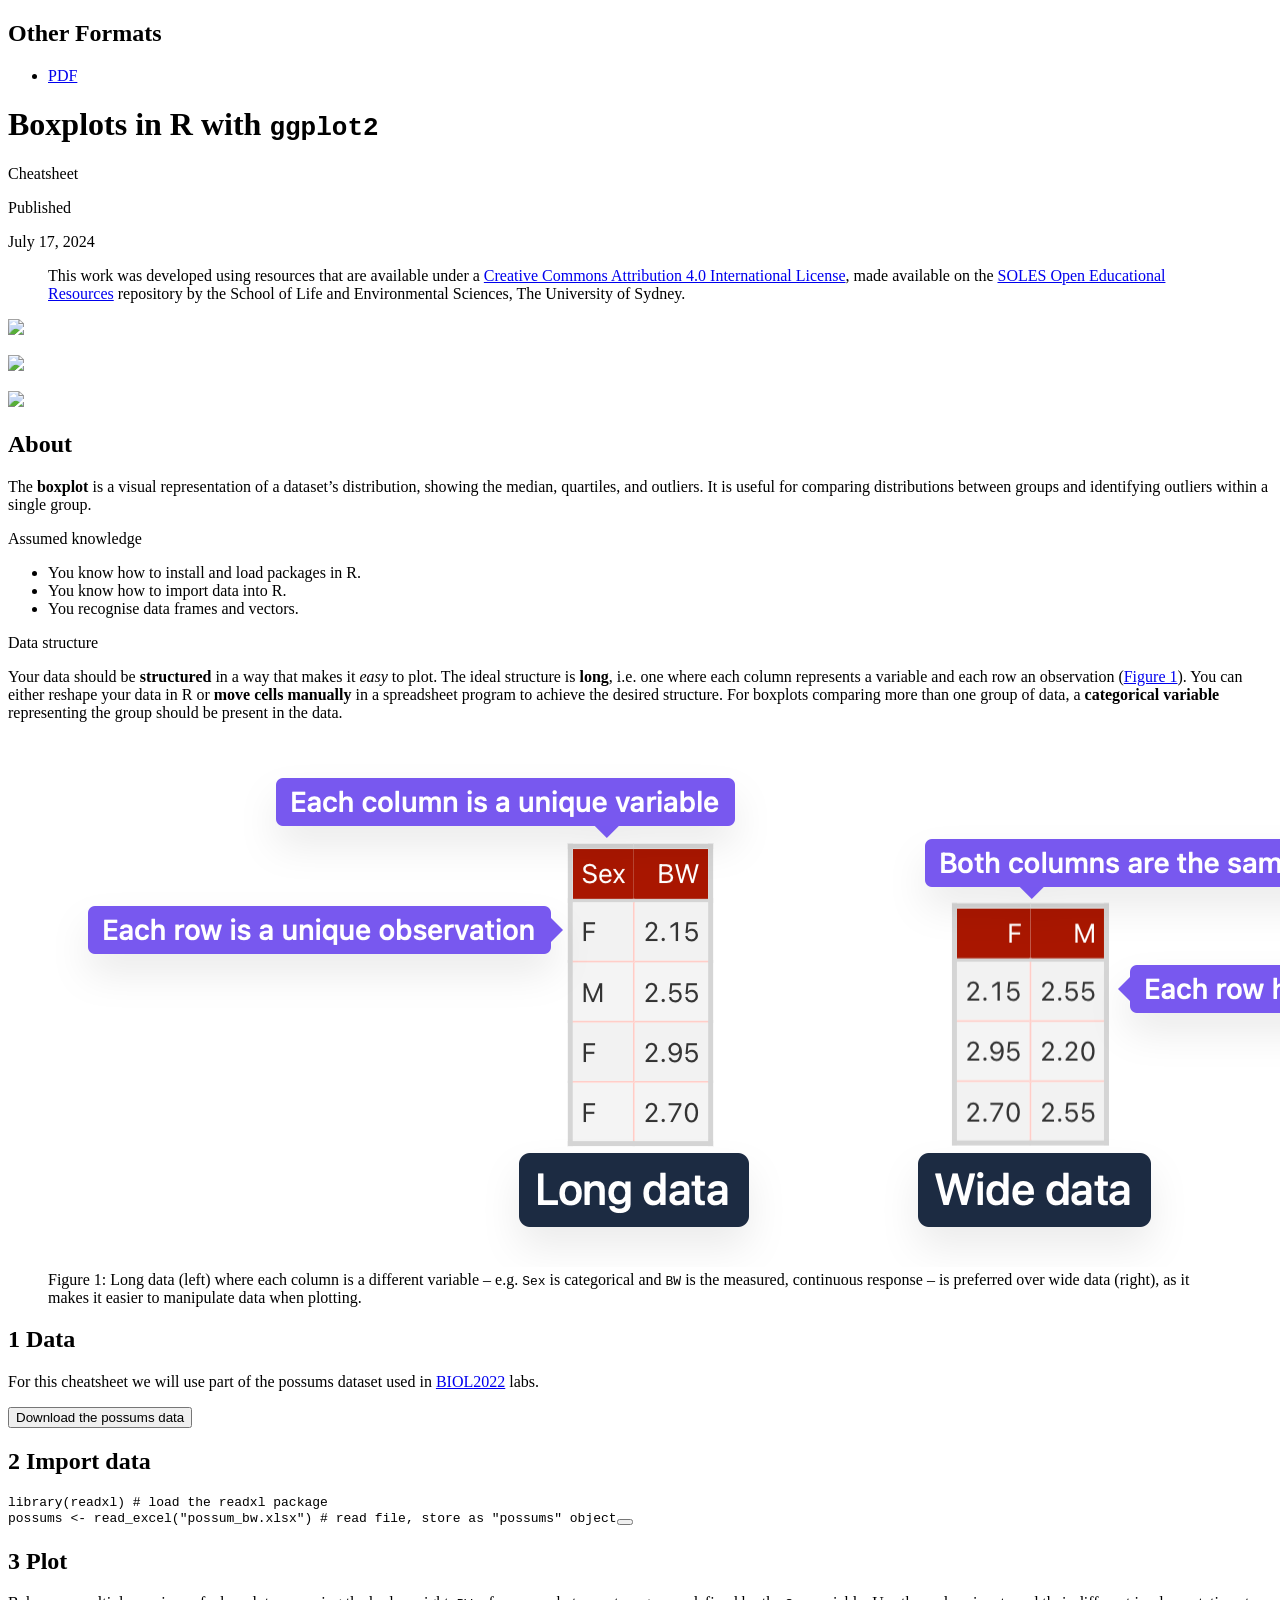
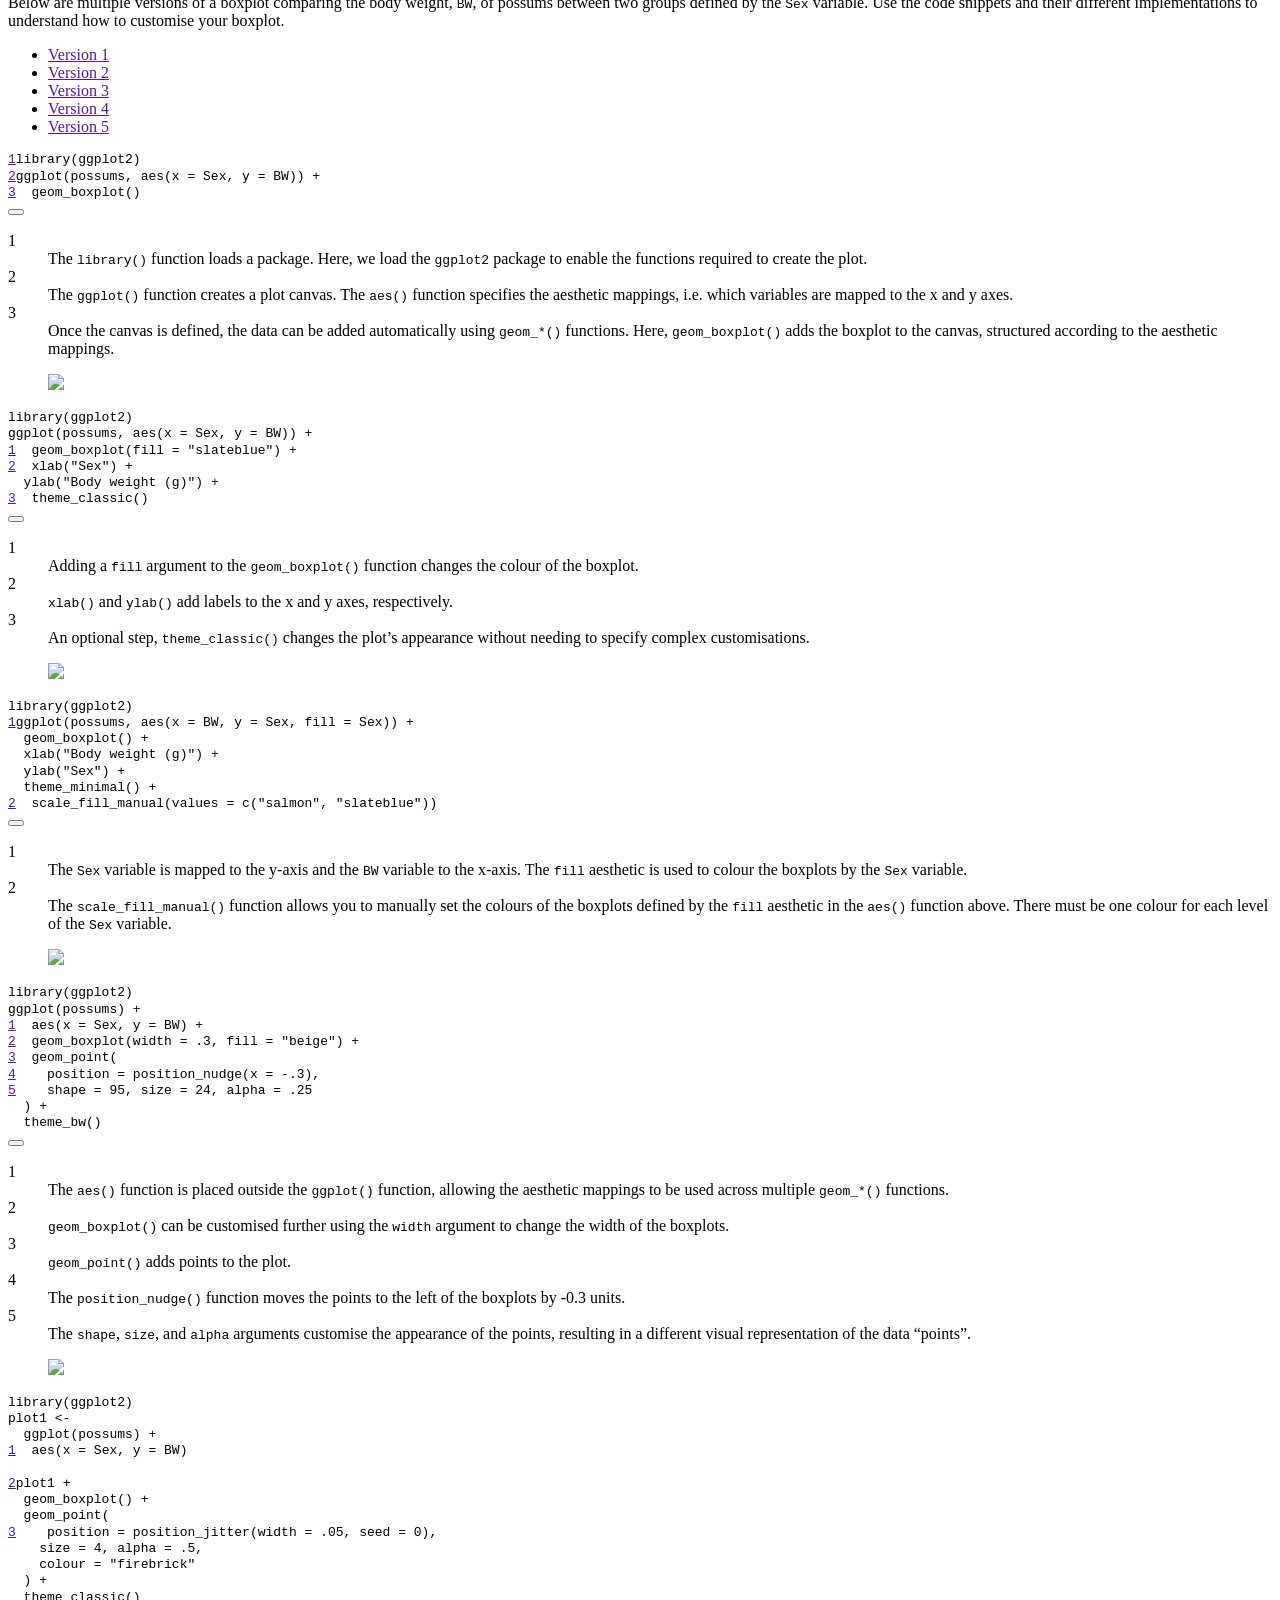
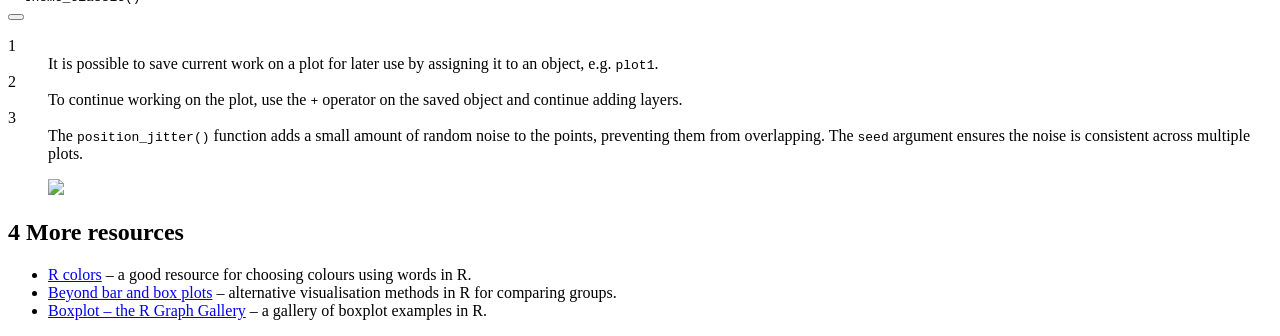
==== boxplot.html @ 96d90d0f "upload current draft" ====
<!DOCTYPE html>
<html xmlns="http://www.w3.org/1999/xhtml" lang="en" xml:lang="en"><head>

<meta charset="utf-8">
<meta name="generator" content="quarto-1.5.45">

<meta name="viewport" content="width=device-width, initial-scale=1.0, user-scalable=yes">

<meta name="dcterms.date" content="2024-07-17">

<title>Boxplots in R with ggplot2</title>
<style>
code{white-space: pre-wrap;}
span.smallcaps{font-variant: small-caps;}
div.columns{display: flex; gap: min(4vw, 1.5em);}
div.column{flex: auto; overflow-x: auto;}
div.hanging-indent{margin-left: 1.5em; text-indent: -1.5em;}
ul.task-list{list-style: none;}
ul.task-list li input[type="checkbox"] {
  width: 0.8em;
  margin: 0 0.8em 0.2em -1em; /* quarto-specific, see https://github.com/quarto-dev/quarto-cli/issues/4556 */ 
  vertical-align: middle;
}
/* CSS for syntax highlighting */
pre > code.sourceCode { white-space: pre; position: relative; }
pre > code.sourceCode > span { line-height: 1.25; }
pre > code.sourceCode > span:empty { height: 1.2em; }
.sourceCode { overflow: visible; }
code.sourceCode > span { color: inherit; text-decoration: inherit; }
div.sourceCode { margin: 1em 0; }
pre.sourceCode { margin: 0; }
@media screen {
div.sourceCode { overflow: auto; }
}
@media print {
pre > code.sourceCode { white-space: pre-wrap; }
pre > code.sourceCode > span { display: inline-block; text-indent: -5em; padding-left: 5em; }
}
pre.numberSource code
  { counter-reset: source-line 0; }
pre.numberSource code > span
  { position: relative; left: -4em; counter-increment: source-line; }
pre.numberSource code > span > a:first-child::before
  { content: counter(source-line);
    position: relative; left: -1em; text-align: right; vertical-align: baseline;
    border: none; display: inline-block;
    -webkit-touch-callout: none; -webkit-user-select: none;
    -khtml-user-select: none; -moz-user-select: none;
    -ms-user-select: none; user-select: none;
    padding: 0 4px; width: 4em;
  }
pre.numberSource { margin-left: 3em;  padding-left: 4px; }
div.sourceCode
  {   }
@media screen {
pre > code.sourceCode > span > a:first-child::before { text-decoration: underline; }
}
</style>


<script src="boxplot_files/libs/clipboard/clipboard.min.js"></script>
<script src="boxplot_files/libs/quarto-html/quarto.js"></script>
<script src="boxplot_files/libs/quarto-html/popper.min.js"></script>
<script src="boxplot_files/libs/quarto-html/tippy.umd.min.js"></script>
<script src="boxplot_files/libs/quarto-html/anchor.min.js"></script>
<link href="boxplot_files/libs/quarto-html/tippy.css" rel="stylesheet">
<link href="boxplot_files/libs/quarto-html/quarto-syntax-highlighting.css" rel="stylesheet" class="quarto-color-scheme" id="quarto-text-highlighting-styles">
<link href="boxplot_files/libs/quarto-html/quarto-syntax-highlighting-dark.css" rel="prefetch" class="quarto-color-scheme quarto-color-alternate" id="quarto-text-highlighting-styles">
<script src="boxplot_files/libs/bootstrap/bootstrap.min.js"></script>
<link href="boxplot_files/libs/bootstrap/bootstrap-icons.css" rel="stylesheet">
<link href="boxplot_files/libs/bootstrap/bootstrap.min.css" rel="stylesheet" class="quarto-color-scheme" id="quarto-bootstrap" data-mode="light">
<link href="boxplot_files/libs/bootstrap/bootstrap-dark.min.css" rel="prefetch" class="quarto-color-scheme quarto-color-alternate" id="quarto-bootstrap" data-mode="dark">
<link href="boxplot_files/libs/quarto-contrib/downloadthis-1.9.1/downloadthis.css" rel="stylesheet">


</head>

<body>

<div id="quarto-content" class="page-columns page-rows-contents page-layout-article">
<div id="quarto-margin-sidebar" class="sidebar margin-sidebar">
<div class="quarto-alternate-formats"><h2>Other Formats</h2><ul><li><a href="boxplot.pdf"><i class="bi bi-file-pdf"></i>PDF</a></li></ul></div></div>
<main class="content" id="quarto-document-content">

<header id="title-block-header" class="quarto-title-block default">
<div class="quarto-title">
<h1 class="title">Boxplots in R with <code>ggplot2</code></h1>
<p class="subtitle lead">Cheatsheet</p>
</div>



<div class="quarto-title-meta">

    
    <div>
    <div class="quarto-title-meta-heading">Published</div>
    <div class="quarto-title-meta-contents">
      <p class="date">July 17, 2024</p>
    </div>
  </div>
  
    
  </div>
  


</header>


<blockquote class="blockquote">
<p>This work was developed using resources that are available under a <a href="https://creativecommons.org/licenses/by/4.0/">Creative Commons Attribution 4.0 International License</a>, made available on the <a href="https://github.com/usyd-soles-edu">SOLES Open Educational Resources</a> repository by the School of Life and Environmental Sciences, The University of Sydney.</p>
</blockquote>
<div>

</div>
<div class="cell quarto-layout-panel" data-layout-ncol="3">
<div class="quarto-layout-row">
<div class="quarto-layout-cell" style="flex-basis: 33.3%;justify-content: center;">
<p><img src="boxplot_files/figure-html/unnamed-chunk-1-1.png" class="img-fluid" width="672"></p>
</div>
<div class="quarto-layout-cell" style="flex-basis: 33.3%;justify-content: center;">
<p><img src="boxplot_files/figure-html/unnamed-chunk-1-2.png" class="img-fluid" width="672"></p>
</div>
<div class="quarto-layout-cell" style="flex-basis: 33.3%;justify-content: center;">
<p><img src="boxplot_files/figure-html/unnamed-chunk-1-3.png" class="img-fluid" width="672"></p>
</div>
</div>
</div>
<section id="about" class="level2 unnumbered">
<h2 class="unnumbered anchored" data-anchor-id="about">About</h2>
<p>The <strong>boxplot</strong> is a visual representation of a dataset’s distribution, showing the median, quartiles, and outliers. It is useful for comparing distributions between groups and identifying outliers within a single group.</p>
<div class="callout callout-style-default callout-note callout-titled">
<div class="callout-header d-flex align-content-center" data-bs-toggle="collapse" data-bs-target=".callout-1-contents" aria-controls="callout-1" aria-expanded="false" aria-label="Toggle callout">
<div class="callout-icon-container">
<i class="callout-icon"></i>
</div>
<div class="callout-title-container flex-fill">
Assumed knowledge
</div>
<div class="callout-btn-toggle d-inline-block border-0 py-1 ps-1 pe-0 float-end"><i class="callout-toggle"></i></div>
</div>
<div id="callout-1" class="callout-1-contents callout-collapse collapse">
<div class="callout-body-container callout-body">
<ul>
<li>You know how to install and load packages in R.</li>
<li>You know how to import data into R.</li>
<li>You recognise data frames and vectors.</li>
</ul>
</div>
</div>
</div>
<div class="callout callout-style-default callout-tip callout-titled">
<div class="callout-header d-flex align-content-center" data-bs-toggle="collapse" data-bs-target=".callout-2-contents" aria-controls="callout-2" aria-expanded="false" aria-label="Toggle callout">
<div class="callout-icon-container">
<i class="callout-icon"></i>
</div>
<div class="callout-title-container flex-fill">
Data structure
</div>
<div class="callout-btn-toggle d-inline-block border-0 py-1 ps-1 pe-0 float-end"><i class="callout-toggle"></i></div>
</div>
<div id="callout-2" class="callout-2-contents callout-collapse collapse">
<div class="callout-body-container callout-body">
<p>Your data should be <strong>structured</strong> in a way that makes it <em>easy</em> to plot. The ideal structure is <strong>long</strong>, i.e.&nbsp;one where each column represents a variable and each row an observation (<a href="#fig-longwide" class="quarto-xref">Figure&nbsp;1</a>). You can either reshape your data in R or <strong>move cells manually</strong> in a spreadsheet program to achieve the desired structure. For boxplots comparing more than one group of data, a <strong>categorical variable</strong> representing the group should be present in the data.</p>
<div id="fig-longwide" class="quarto-float quarto-figure quarto-figure-center anchored">
<figure class="quarto-float quarto-float-fig figure">
<div aria-describedby="fig-longwide-caption-0ceaefa1-69ba-4598-a22c-09a6ac19f8ca">
<img src="longwide.png" class="img-fluid figure-img">
</div>
<figcaption class="quarto-float-caption-bottom quarto-float-caption quarto-float-fig" id="fig-longwide-caption-0ceaefa1-69ba-4598-a22c-09a6ac19f8ca">
Figure&nbsp;1: Long data (left) where each column is a different variable – e.g.&nbsp;<code>Sex</code> is categorical and <code>BW</code> is the measured, continuous response – is preferred over wide data (right), as it makes it easier to manipulate data when plotting.
</figcaption>
</figure>
</div>
</div>
</div>
</div>
</section>
<section id="data" class="level2" data-number="1">
<h2 data-number="1" class="anchored" data-anchor-id="data"><span class="header-section-number">1</span> Data</h2>
<p>For this cheatsheet we will use part of the possums dataset used in <a href="https://www.sydney.edu.au/units/BIOL2022">BIOL2022</a> labs.</p>
<p><a href="#dnldts14383" onclick="fetch('[data-uri]').then(res => res.blob()).then(blob => {
      const downloadURL = window.URL.createObjectURL(blob);
      const a = document.createElement('a');
      document.body.appendChild(a);
      a.href = downloadURL;
      a.download = 'possum_bw.xlsx'; a.click();
      window.URL.revokeObjectURL(downloadURL);
      document.body.removeChild(a);
        });"><button class="btn btn-primary downloadthis  " id="dnldts14383"><i class="bi bi-download"></i> Download the possums data </button></a></p>
</section>
<section id="import-data" class="level2" data-number="2">
<h2 data-number="2" class="anchored" data-anchor-id="import-data"><span class="header-section-number">2</span> Import data</h2>
<div class="cell">
<div class="sourceCode cell-code" id="cb1"><pre class="sourceCode r code-with-copy"><code class="sourceCode r"><span id="cb1-1"><a href="#cb1-1" aria-hidden="true" tabindex="-1"></a><span class="fu">library</span>(readxl) <span class="co"># load the readxl package</span></span>
<span id="cb1-2"><a href="#cb1-2" aria-hidden="true" tabindex="-1"></a>possums <span class="ot">&lt;-</span> <span class="fu">read_excel</span>(<span class="st">"possum_bw.xlsx"</span>) <span class="co"># read file, store as "possums" object</span></span></code><button title="Copy to Clipboard" class="code-copy-button"><i class="bi"></i></button></pre></div>
</div>
</section>
<section id="plot" class="level2" data-number="3">
<h2 data-number="3" class="anchored" data-anchor-id="plot"><span class="header-section-number">3</span> Plot</h2>
<p>Below are multiple versions of a boxplot comparing the body weight, <code>BW</code>, of possums between two groups defined by the <code>Sex</code> variable. Use the code snippets and their different implementations to understand how to customise your boxplot.</p>
<div class="tabset-margin-container"></div><div class="panel-tabset">
<ul class="nav nav-tabs" role="tablist"><li class="nav-item" role="presentation"><a class="nav-link active" id="tabset-1-1-tab" data-bs-toggle="tab" data-bs-target="#tabset-1-1" role="tab" aria-controls="tabset-1-1" aria-selected="true" href="">Version 1</a></li><li class="nav-item" role="presentation"><a class="nav-link" id="tabset-1-2-tab" data-bs-toggle="tab" data-bs-target="#tabset-1-2" role="tab" aria-controls="tabset-1-2" aria-selected="false" href="">Version 2</a></li><li class="nav-item" role="presentation"><a class="nav-link" id="tabset-1-3-tab" data-bs-toggle="tab" data-bs-target="#tabset-1-3" role="tab" aria-controls="tabset-1-3" aria-selected="false" href="">Version 3</a></li><li class="nav-item" role="presentation"><a class="nav-link" id="tabset-1-4-tab" data-bs-toggle="tab" data-bs-target="#tabset-1-4" role="tab" aria-controls="tabset-1-4" aria-selected="false" href="">Version 4</a></li><li class="nav-item" role="presentation"><a class="nav-link" id="tabset-1-5-tab" data-bs-toggle="tab" data-bs-target="#tabset-1-5" role="tab" aria-controls="tabset-1-5" aria-selected="false" href="">Version 5</a></li></ul>
<div class="tab-content">
<div id="tabset-1-1" class="tab-pane active" role="tabpanel" aria-labelledby="tabset-1-1-tab">
<div class="cell">
<div class="sourceCode cell-code" id="annotated-cell-2"><pre class="sourceCode r code-annotation-code code-with-copy code-annotated"><code class="sourceCode r"><a class="code-annotation-anchor" data-target-cell="annotated-cell-2" data-target-annotation="1" onclick="event.preventDefault();" href="">1</a><span id="annotated-cell-2-1" class="code-annotation-target"><a href="#annotated-cell-2-1" aria-hidden="true" tabindex="-1"></a><span class="fu">library</span>(ggplot2)</span>
<a class="code-annotation-anchor" data-target-cell="annotated-cell-2" data-target-annotation="2" onclick="event.preventDefault();" href="">2</a><span id="annotated-cell-2-2" class="code-annotation-target"><a href="#annotated-cell-2-2" aria-hidden="true" tabindex="-1"></a><span class="fu">ggplot</span>(possums, <span class="fu">aes</span>(<span class="at">x =</span> Sex, <span class="at">y =</span> BW)) <span class="sc">+</span></span>
<a class="code-annotation-anchor" data-target-cell="annotated-cell-2" data-target-annotation="3" onclick="event.preventDefault();" href="">3</a><span id="annotated-cell-2-3" class="code-annotation-target"><a href="#annotated-cell-2-3" aria-hidden="true" tabindex="-1"></a>  <span class="fu">geom_boxplot</span>()</span><div class="code-annotation-gutter-bg"></div><div class="code-annotation-gutter"></div></code><button title="Copy to Clipboard" class="code-copy-button"><i class="bi"></i></button></pre></div>
<div class="cell-annotation">
<dl class="code-annotation-container-grid">
<dt data-target-cell="annotated-cell-2" data-target-annotation="1">1</dt>
<dd>
<span data-code-cell="annotated-cell-2" data-code-lines="1" data-code-annotation="1">The <code>library()</code> function loads a package. Here, we load the <code>ggplot2</code> package to enable the functions required to create the plot.</span>
</dd>
<dt data-target-cell="annotated-cell-2" data-target-annotation="2">2</dt>
<dd>
<span data-code-cell="annotated-cell-2" data-code-lines="2" data-code-annotation="2">The <code>ggplot()</code> function creates a plot canvas. The <code>aes()</code> function specifies the aesthetic mappings, i.e.&nbsp;which variables are mapped to the x and y axes.</span>
</dd>
<dt data-target-cell="annotated-cell-2" data-target-annotation="3">3</dt>
<dd>
<span data-code-cell="annotated-cell-2" data-code-lines="3" data-code-annotation="3">Once the canvas is defined, the data can be added automatically using <code>geom_*()</code> functions. Here, <code>geom_boxplot()</code> adds the boxplot to the canvas, structured according to the aesthetic mappings.</span>
</dd>
</dl>
</div>
<div class="cell-output-display">
<div>
<figure class="figure">
<p><img src="boxplot_files/figure-html/unnamed-chunk-3-1.png" class="img-fluid figure-img" width="672"></p>
</figure>
</div>
</div>
</div>
</div>
<div id="tabset-1-2" class="tab-pane" role="tabpanel" aria-labelledby="tabset-1-2-tab">
<div class="cell">
<div class="sourceCode cell-code" id="annotated-cell-3"><pre class="sourceCode r code-annotation-code code-with-copy code-annotated"><code class="sourceCode r"><span id="annotated-cell-3-1"><a href="#annotated-cell-3-1" aria-hidden="true" tabindex="-1"></a><span class="fu">library</span>(ggplot2) </span>
<span id="annotated-cell-3-2"><a href="#annotated-cell-3-2" aria-hidden="true" tabindex="-1"></a><span class="fu">ggplot</span>(possums, <span class="fu">aes</span>(<span class="at">x =</span> Sex, <span class="at">y =</span> BW)) <span class="sc">+</span> </span>
<a class="code-annotation-anchor" data-target-cell="annotated-cell-3" data-target-annotation="1" onclick="event.preventDefault();" href="">1</a><span id="annotated-cell-3-3" class="code-annotation-target"><a href="#annotated-cell-3-3" aria-hidden="true" tabindex="-1"></a>  <span class="fu">geom_boxplot</span>(<span class="at">fill =</span> <span class="st">"slateblue"</span>) <span class="sc">+</span></span>
<a class="code-annotation-anchor" data-target-cell="annotated-cell-3" data-target-annotation="2" onclick="event.preventDefault();" href="">2</a><span id="annotated-cell-3-4" class="code-annotation-target"><a href="#annotated-cell-3-4" aria-hidden="true" tabindex="-1"></a>  <span class="fu">xlab</span>(<span class="st">"Sex"</span>) <span class="sc">+</span></span>
<span id="annotated-cell-3-5"><a href="#annotated-cell-3-5" aria-hidden="true" tabindex="-1"></a>  <span class="fu">ylab</span>(<span class="st">"Body weight (g)"</span>) <span class="sc">+</span> </span>
<a class="code-annotation-anchor" data-target-cell="annotated-cell-3" data-target-annotation="3" onclick="event.preventDefault();" href="">3</a><span id="annotated-cell-3-6" class="code-annotation-target"><a href="#annotated-cell-3-6" aria-hidden="true" tabindex="-1"></a>  <span class="fu">theme_classic</span>()</span><div class="code-annotation-gutter-bg"></div><div class="code-annotation-gutter"></div></code><button title="Copy to Clipboard" class="code-copy-button"><i class="bi"></i></button></pre></div>
<div class="cell-annotation">
<dl class="code-annotation-container-grid">
<dt data-target-cell="annotated-cell-3" data-target-annotation="1">1</dt>
<dd>
<span data-code-cell="annotated-cell-3" data-code-lines="3" data-code-annotation="1">Adding a <code>fill</code> argument to the <code>geom_boxplot()</code> function changes the colour of the boxplot.</span>
</dd>
<dt data-target-cell="annotated-cell-3" data-target-annotation="2">2</dt>
<dd>
<span data-code-cell="annotated-cell-3" data-code-lines="4" data-code-annotation="2"><code>xlab()</code> and <code>ylab()</code> add labels to the x and y axes, respectively.</span>
</dd>
<dt data-target-cell="annotated-cell-3" data-target-annotation="3">3</dt>
<dd>
<span data-code-cell="annotated-cell-3" data-code-lines="6" data-code-annotation="3">An optional step, <code>theme_classic()</code> changes the plot’s appearance without needing to specify complex customisations.</span>
</dd>
</dl>
</div>
<div class="cell-output-display">
<div>
<figure class="figure">
<p><img src="boxplot_files/figure-html/unnamed-chunk-4-1.png" class="img-fluid figure-img" width="672"></p>
</figure>
</div>
</div>
</div>
</div>
<div id="tabset-1-3" class="tab-pane" role="tabpanel" aria-labelledby="tabset-1-3-tab">
<div class="cell">
<div class="sourceCode cell-code" id="annotated-cell-4"><pre class="sourceCode r code-annotation-code code-with-copy code-annotated"><code class="sourceCode r"><span id="annotated-cell-4-1"><a href="#annotated-cell-4-1" aria-hidden="true" tabindex="-1"></a><span class="fu">library</span>(ggplot2) </span>
<a class="code-annotation-anchor" data-target-cell="annotated-cell-4" data-target-annotation="1" onclick="event.preventDefault();" href="">1</a><span id="annotated-cell-4-2" class="code-annotation-target"><a href="#annotated-cell-4-2" aria-hidden="true" tabindex="-1"></a><span class="fu">ggplot</span>(possums, <span class="fu">aes</span>(<span class="at">x =</span> BW, <span class="at">y =</span> Sex, <span class="at">fill =</span> Sex)) <span class="sc">+</span></span>
<span id="annotated-cell-4-3"><a href="#annotated-cell-4-3" aria-hidden="true" tabindex="-1"></a>  <span class="fu">geom_boxplot</span>() <span class="sc">+</span></span>
<span id="annotated-cell-4-4"><a href="#annotated-cell-4-4" aria-hidden="true" tabindex="-1"></a>  <span class="fu">xlab</span>(<span class="st">"Body weight (g)"</span>) <span class="sc">+</span> </span>
<span id="annotated-cell-4-5"><a href="#annotated-cell-4-5" aria-hidden="true" tabindex="-1"></a>  <span class="fu">ylab</span>(<span class="st">"Sex"</span>) <span class="sc">+</span> </span>
<span id="annotated-cell-4-6"><a href="#annotated-cell-4-6" aria-hidden="true" tabindex="-1"></a>  <span class="fu">theme_minimal</span>() <span class="sc">+</span> </span>
<a class="code-annotation-anchor" data-target-cell="annotated-cell-4" data-target-annotation="2" onclick="event.preventDefault();" href="">2</a><span id="annotated-cell-4-7" class="code-annotation-target"><a href="#annotated-cell-4-7" aria-hidden="true" tabindex="-1"></a>  <span class="fu">scale_fill_manual</span>(<span class="at">values =</span> <span class="fu">c</span>(<span class="st">"salmon"</span>, <span class="st">"slateblue"</span>))</span><div class="code-annotation-gutter-bg"></div><div class="code-annotation-gutter"></div></code><button title="Copy to Clipboard" class="code-copy-button"><i class="bi"></i></button></pre></div>
<div class="cell-annotation">
<dl class="code-annotation-container-grid">
<dt data-target-cell="annotated-cell-4" data-target-annotation="1">1</dt>
<dd>
<span data-code-cell="annotated-cell-4" data-code-lines="2" data-code-annotation="1">The <code>Sex</code> variable is mapped to the y-axis and the <code>BW</code> variable to the x-axis. The <code>fill</code> aesthetic is used to colour the boxplots by the <code>Sex</code> variable.</span>
</dd>
<dt data-target-cell="annotated-cell-4" data-target-annotation="2">2</dt>
<dd>
<span data-code-cell="annotated-cell-4" data-code-lines="7" data-code-annotation="2">The <code>scale_fill_manual()</code> function allows you to manually set the colours of the boxplots defined by the <code>fill</code> aesthetic in the <code>aes()</code> function above. There must be one colour for each level of the <code>Sex</code> variable.</span>
</dd>
</dl>
</div>
<div class="cell-output-display">
<div>
<figure class="figure">
<p><img src="boxplot_files/figure-html/unnamed-chunk-5-1.png" class="img-fluid figure-img" width="672"></p>
</figure>
</div>
</div>
</div>
</div>
<div id="tabset-1-4" class="tab-pane" role="tabpanel" aria-labelledby="tabset-1-4-tab">
<div class="cell">
<div class="sourceCode cell-code" id="annotated-cell-5"><pre class="sourceCode r code-annotation-code code-with-copy code-annotated"><code class="sourceCode r"><span id="annotated-cell-5-1"><a href="#annotated-cell-5-1" aria-hidden="true" tabindex="-1"></a><span class="fu">library</span>(ggplot2) </span>
<span id="annotated-cell-5-2"><a href="#annotated-cell-5-2" aria-hidden="true" tabindex="-1"></a><span class="fu">ggplot</span>(possums) <span class="sc">+</span></span>
<a class="code-annotation-anchor" data-target-cell="annotated-cell-5" data-target-annotation="1" onclick="event.preventDefault();" href="">1</a><span id="annotated-cell-5-3" class="code-annotation-target"><a href="#annotated-cell-5-3" aria-hidden="true" tabindex="-1"></a>  <span class="fu">aes</span>(<span class="at">x =</span> Sex, <span class="at">y =</span> BW) <span class="sc">+</span></span>
<a class="code-annotation-anchor" data-target-cell="annotated-cell-5" data-target-annotation="2" onclick="event.preventDefault();" href="">2</a><span id="annotated-cell-5-4" class="code-annotation-target"><a href="#annotated-cell-5-4" aria-hidden="true" tabindex="-1"></a>  <span class="fu">geom_boxplot</span>(<span class="at">width =</span> .<span class="dv">3</span>, <span class="at">fill =</span> <span class="st">"beige"</span>) <span class="sc">+</span></span>
<a class="code-annotation-anchor" data-target-cell="annotated-cell-5" data-target-annotation="3" onclick="event.preventDefault();" href="">3</a><span id="annotated-cell-5-5" class="code-annotation-target"><a href="#annotated-cell-5-5" aria-hidden="true" tabindex="-1"></a>  <span class="fu">geom_point</span>(</span>
<a class="code-annotation-anchor" data-target-cell="annotated-cell-5" data-target-annotation="4" onclick="event.preventDefault();" href="">4</a><span id="annotated-cell-5-6" class="code-annotation-target"><a href="#annotated-cell-5-6" aria-hidden="true" tabindex="-1"></a>    <span class="at">position =</span> <span class="fu">position_nudge</span>(<span class="at">x =</span> <span class="sc">-</span>.<span class="dv">3</span>),</span>
<a class="code-annotation-anchor" data-target-cell="annotated-cell-5" data-target-annotation="5" onclick="event.preventDefault();" href="">5</a><span id="annotated-cell-5-7" class="code-annotation-target"><a href="#annotated-cell-5-7" aria-hidden="true" tabindex="-1"></a>    <span class="at">shape =</span> <span class="dv">95</span>, <span class="at">size =</span> <span class="dv">24</span>, <span class="at">alpha =</span> .<span class="dv">25</span></span>
<span id="annotated-cell-5-8"><a href="#annotated-cell-5-8" aria-hidden="true" tabindex="-1"></a>  ) <span class="sc">+</span></span>
<span id="annotated-cell-5-9"><a href="#annotated-cell-5-9" aria-hidden="true" tabindex="-1"></a>  <span class="fu">theme_bw</span>()</span><div class="code-annotation-gutter-bg"></div><div class="code-annotation-gutter"></div></code><button title="Copy to Clipboard" class="code-copy-button"><i class="bi"></i></button></pre></div>
<div class="cell-annotation">
<dl class="code-annotation-container-grid">
<dt data-target-cell="annotated-cell-5" data-target-annotation="1">1</dt>
<dd>
<span data-code-cell="annotated-cell-5" data-code-lines="3" data-code-annotation="1">The <code>aes()</code> function is placed outside the <code>ggplot()</code> function, allowing the aesthetic mappings to be used across multiple <code>geom_*()</code> functions.</span>
</dd>
<dt data-target-cell="annotated-cell-5" data-target-annotation="2">2</dt>
<dd>
<span data-code-cell="annotated-cell-5" data-code-lines="4" data-code-annotation="2"><code>geom_boxplot()</code> can be customised further using the <code>width</code> argument to change the width of the boxplots.</span>
</dd>
<dt data-target-cell="annotated-cell-5" data-target-annotation="3">3</dt>
<dd>
<span data-code-cell="annotated-cell-5" data-code-lines="5" data-code-annotation="3"><code>geom_point()</code> adds points to the plot.</span>
</dd>
<dt data-target-cell="annotated-cell-5" data-target-annotation="4">4</dt>
<dd>
<span data-code-cell="annotated-cell-5" data-code-lines="6" data-code-annotation="4">The <code>position_nudge()</code> function moves the points to the left of the boxplots by -0.3 units.</span>
</dd>
<dt data-target-cell="annotated-cell-5" data-target-annotation="5">5</dt>
<dd>
<span data-code-cell="annotated-cell-5" data-code-lines="7" data-code-annotation="5">The <code>shape</code>, <code>size</code>, and <code>alpha</code> arguments customise the appearance of the points, resulting in a different visual representation of the data “points”.</span>
</dd>
</dl>
</div>
<div class="cell-output-display">
<div>
<figure class="figure">
<p><img src="boxplot_files/figure-html/unnamed-chunk-6-1.png" class="img-fluid figure-img" width="672"></p>
</figure>
</div>
</div>
</div>
</div>
<div id="tabset-1-5" class="tab-pane" role="tabpanel" aria-labelledby="tabset-1-5-tab">
<div class="cell">
<div class="sourceCode cell-code" id="annotated-cell-6"><pre class="sourceCode r code-annotation-code code-with-copy code-annotated"><code class="sourceCode r"><span id="annotated-cell-6-1"><a href="#annotated-cell-6-1" aria-hidden="true" tabindex="-1"></a><span class="fu">library</span>(ggplot2) </span>
<span id="annotated-cell-6-2"><a href="#annotated-cell-6-2" aria-hidden="true" tabindex="-1"></a>plot1 <span class="ot">&lt;-</span> </span>
<span id="annotated-cell-6-3"><a href="#annotated-cell-6-3" aria-hidden="true" tabindex="-1"></a>  <span class="fu">ggplot</span>(possums) <span class="sc">+</span></span>
<a class="code-annotation-anchor" data-target-cell="annotated-cell-6" data-target-annotation="1" onclick="event.preventDefault();" href="">1</a><span id="annotated-cell-6-4" class="code-annotation-target"><a href="#annotated-cell-6-4" aria-hidden="true" tabindex="-1"></a>  <span class="fu">aes</span>(<span class="at">x =</span> Sex, <span class="at">y =</span> BW)</span>
<span id="annotated-cell-6-5"><a href="#annotated-cell-6-5" aria-hidden="true" tabindex="-1"></a></span>
<a class="code-annotation-anchor" data-target-cell="annotated-cell-6" data-target-annotation="2" onclick="event.preventDefault();" href="">2</a><span id="annotated-cell-6-6" class="code-annotation-target"><a href="#annotated-cell-6-6" aria-hidden="true" tabindex="-1"></a>plot1 <span class="sc">+</span></span>
<span id="annotated-cell-6-7"><a href="#annotated-cell-6-7" aria-hidden="true" tabindex="-1"></a>  <span class="fu">geom_boxplot</span>() <span class="sc">+</span></span>
<span id="annotated-cell-6-8"><a href="#annotated-cell-6-8" aria-hidden="true" tabindex="-1"></a>  <span class="fu">geom_point</span>(</span>
<a class="code-annotation-anchor" data-target-cell="annotated-cell-6" data-target-annotation="3" onclick="event.preventDefault();" href="">3</a><span id="annotated-cell-6-9" class="code-annotation-target"><a href="#annotated-cell-6-9" aria-hidden="true" tabindex="-1"></a>    <span class="at">position =</span> <span class="fu">position_jitter</span>(<span class="at">width =</span> .<span class="dv">05</span>, <span class="at">seed =</span> <span class="dv">0</span>),</span>
<span id="annotated-cell-6-10"><a href="#annotated-cell-6-10" aria-hidden="true" tabindex="-1"></a>    <span class="at">size =</span> <span class="dv">4</span>, <span class="at">alpha =</span> .<span class="dv">5</span>,</span>
<span id="annotated-cell-6-11"><a href="#annotated-cell-6-11" aria-hidden="true" tabindex="-1"></a>    <span class="at">colour =</span> <span class="st">"firebrick"</span></span>
<span id="annotated-cell-6-12"><a href="#annotated-cell-6-12" aria-hidden="true" tabindex="-1"></a>  ) <span class="sc">+</span></span>
<span id="annotated-cell-6-13"><a href="#annotated-cell-6-13" aria-hidden="true" tabindex="-1"></a>  <span class="fu">theme_classic</span>()</span><div class="code-annotation-gutter-bg"></div><div class="code-annotation-gutter"></div></code><button title="Copy to Clipboard" class="code-copy-button"><i class="bi"></i></button></pre></div>
<div class="cell-annotation">
<dl class="code-annotation-container-grid">
<dt data-target-cell="annotated-cell-6" data-target-annotation="1">1</dt>
<dd>
<span data-code-cell="annotated-cell-6" data-code-lines="4" data-code-annotation="1">It is possible to save current work on a plot for later use by assigning it to an object, e.g.&nbsp;<code>plot1</code>.</span>
</dd>
<dt data-target-cell="annotated-cell-6" data-target-annotation="2">2</dt>
<dd>
<span data-code-cell="annotated-cell-6" data-code-lines="6" data-code-annotation="2">To continue working on the plot, use the <code>+</code> operator on the saved object and continue adding layers.</span>
</dd>
<dt data-target-cell="annotated-cell-6" data-target-annotation="3">3</dt>
<dd>
<span data-code-cell="annotated-cell-6" data-code-lines="9" data-code-annotation="3">The <code>position_jitter()</code> function adds a small amount of random noise to the points, preventing them from overlapping. The <code>seed</code> argument ensures the noise is consistent across multiple plots.</span>
</dd>
</dl>
</div>
<div class="cell-output-display">
<div>
<figure class="figure">
<p><img src="boxplot_files/figure-html/unnamed-chunk-7-1.png" class="img-fluid figure-img" width="672"></p>
</figure>
</div>
</div>
</div>
</div>
</div>
</div>
</section>
<section id="more-resources" class="level2" data-number="4">
<h2 data-number="4" class="anchored" data-anchor-id="more-resources"><span class="header-section-number">4</span> More resources</h2>
<ul>
<li><a href="http://www.stat.columbia.edu/~tzheng/files/Rcolor.pdf">R colors</a> – a good resource for choosing colours using words in R.</li>
<li><a href="https://z3tt.github.io/beyond-bar-and-box-plots/">Beyond bar and box plots</a> – alternative visualisation methods in R for comparing groups.</li>
<li><a href="https://r-graph-gallery.com/boxplot.html">Boxplot – the R Graph Gallery</a> – a gallery of boxplot examples in R.</li>
</ul>
</section>

</main>
<!-- /main column -->
<script id="quarto-html-after-body" type="application/javascript">
window.document.addEventListener("DOMContentLoaded", function (event) {
  const toggleBodyColorMode = (bsSheetEl) => {
    const mode = bsSheetEl.getAttribute("data-mode");
    const bodyEl = window.document.querySelector("body");
    if (mode === "dark") {
      bodyEl.classList.add("quarto-dark");
      bodyEl.classList.remove("quarto-light");
    } else {
      bodyEl.classList.add("quarto-light");
      bodyEl.classList.remove("quarto-dark");
    }
  }
  const toggleBodyColorPrimary = () => {
    const bsSheetEl = window.document.querySelector("link#quarto-bootstrap");
    if (bsSheetEl) {
      toggleBodyColorMode(bsSheetEl);
    }
  }
  toggleBodyColorPrimary();  
  const disableStylesheet = (stylesheets) => {
    for (let i=0; i < stylesheets.length; i++) {
      const stylesheet = stylesheets[i];
      stylesheet.rel = 'prefetch';
    }
  }
  const enableStylesheet = (stylesheets) => {
    for (let i=0; i < stylesheets.length; i++) {
      const stylesheet = stylesheets[i];
      stylesheet.rel = 'stylesheet';
    }
  }
  const manageTransitions = (selector, allowTransitions) => {
    const els = window.document.querySelectorAll(selector);
    for (let i=0; i < els.length; i++) {
      const el = els[i];
      if (allowTransitions) {
        el.classList.remove('notransition');
      } else {
        el.classList.add('notransition');
      }
    }
  }
  const toggleGiscusIfUsed = (isAlternate, darkModeDefault) => {
    const baseTheme = document.querySelector('#giscus-base-theme')?.value ?? 'light';
    const alternateTheme = document.querySelector('#giscus-alt-theme')?.value ?? 'dark';
    let newTheme = '';
    if(darkModeDefault) {
      newTheme = isAlternate ? baseTheme : alternateTheme;
    } else {
      newTheme = isAlternate ? alternateTheme : baseTheme;
    }
    const changeGiscusTheme = () => {
      // From: https://github.com/giscus/giscus/issues/336
      const sendMessage = (message) => {
        const iframe = document.querySelector('iframe.giscus-frame');
        if (!iframe) return;
        iframe.contentWindow.postMessage({ giscus: message }, 'https://giscus.app');
      }
      sendMessage({
        setConfig: {
          theme: newTheme
        }
      });
    }
    const isGiscussLoaded = window.document.querySelector('iframe.giscus-frame') !== null;
    if (isGiscussLoaded) {
      changeGiscusTheme();
    }
  }
  const toggleColorMode = (alternate) => {
    // Switch the stylesheets
    const alternateStylesheets = window.document.querySelectorAll('link.quarto-color-scheme.quarto-color-alternate');
    manageTransitions('#quarto-margin-sidebar .nav-link', false);
    if (alternate) {
      enableStylesheet(alternateStylesheets);
      for (const sheetNode of alternateStylesheets) {
        if (sheetNode.id === "quarto-bootstrap") {
          toggleBodyColorMode(sheetNode);
        }
      }
    } else {
      disableStylesheet(alternateStylesheets);
      toggleBodyColorPrimary();
    }
    manageTransitions('#quarto-margin-sidebar .nav-link', true);
    // Switch the toggles
    const toggles = window.document.querySelectorAll('.quarto-color-scheme-toggle');
    for (let i=0; i < toggles.length; i++) {
      const toggle = toggles[i];
      if (toggle) {
        if (alternate) {
          toggle.classList.add("alternate");     
        } else {
          toggle.classList.remove("alternate");
        }
      }
    }
    // Hack to workaround the fact that safari doesn't
    // properly recolor the scrollbar when toggling (#1455)
    if (navigator.userAgent.indexOf('Safari') > 0 && navigator.userAgent.indexOf('Chrome') == -1) {
      manageTransitions("body", false);
      window.scrollTo(0, 1);
      setTimeout(() => {
        window.scrollTo(0, 0);
        manageTransitions("body", true);
      }, 40);  
    }
  }
  const isFileUrl = () => { 
    return window.location.protocol === 'file:';
  }
  const hasAlternateSentinel = () => {  
    let styleSentinel = getColorSchemeSentinel();
    if (styleSentinel !== null) {
      return styleSentinel === "alternate";
    } else {
      return false;
    }
  }
  const setStyleSentinel = (alternate) => {
    const value = alternate ? "alternate" : "default";
    if (!isFileUrl()) {
      window.localStorage.setItem("quarto-color-scheme", value);
    } else {
      localAlternateSentinel = value;
    }
  }
  const getColorSchemeSentinel = () => {
    if (!isFileUrl()) {
      const storageValue = window.localStorage.getItem("quarto-color-scheme");
      return storageValue != null ? storageValue : localAlternateSentinel;
    } else {
      return localAlternateSentinel;
    }
  }
  const darkModeDefault = false;
  let localAlternateSentinel = darkModeDefault ? 'alternate' : 'default';
  // Dark / light mode switch
  window.quartoToggleColorScheme = () => {
    // Read the current dark / light value 
    let toAlternate = !hasAlternateSentinel();
    toggleColorMode(toAlternate);
    setStyleSentinel(toAlternate);
    toggleGiscusIfUsed(toAlternate, darkModeDefault);
  };
  // Ensure there is a toggle, if there isn't float one in the top right
  if (window.document.querySelector('.quarto-color-scheme-toggle') === null) {
    const a = window.document.createElement('a');
    a.classList.add('top-right');
    a.classList.add('quarto-color-scheme-toggle');
    a.href = "";
    a.onclick = function() { try { window.quartoToggleColorScheme(); } catch {} return false; };
    const i = window.document.createElement("i");
    i.classList.add('bi');
    a.appendChild(i);
    window.document.body.appendChild(a);
  }
  // Switch to dark mode if need be
  if (hasAlternateSentinel()) {
    toggleColorMode(true);
  } else {
    toggleColorMode(false);
  }
  const icon = "";
  const anchorJS = new window.AnchorJS();
  anchorJS.options = {
    placement: 'right',
    icon: icon
  };
  anchorJS.add('.anchored');
  const isCodeAnnotation = (el) => {
    for (const clz of el.classList) {
      if (clz.startsWith('code-annotation-')) {                     
        return true;
      }
    }
    return false;
  }
  const onCopySuccess = function(e) {
    // button target
    const button = e.trigger;
    // don't keep focus
    button.blur();
    // flash "checked"
    button.classList.add('code-copy-button-checked');
    var currentTitle = button.getAttribute("title");
    button.setAttribute("title", "Copied!");
    let tooltip;
    if (window.bootstrap) {
      button.setAttribute("data-bs-toggle", "tooltip");
      button.setAttribute("data-bs-placement", "left");
      button.setAttribute("data-bs-title", "Copied!");
      tooltip = new bootstrap.Tooltip(button, 
        { trigger: "manual", 
          customClass: "code-copy-button-tooltip",
          offset: [0, -8]});
      tooltip.show();    
    }
    setTimeout(function() {
      if (tooltip) {
        tooltip.hide();
        button.removeAttribute("data-bs-title");
        button.removeAttribute("data-bs-toggle");
        button.removeAttribute("data-bs-placement");
      }
      button.setAttribute("title", currentTitle);
      button.classList.remove('code-copy-button-checked');
    }, 1000);
    // clear code selection
    e.clearSelection();
  }
  const getTextToCopy = function(trigger) {
      const codeEl = trigger.previousElementSibling.cloneNode(true);
      for (const childEl of codeEl.children) {
        if (isCodeAnnotation(childEl)) {
          childEl.remove();
        }
      }
      return codeEl.innerText;
  }
  const clipboard = new window.ClipboardJS('.code-copy-button:not([data-in-quarto-modal])', {
    text: getTextToCopy
  });
  clipboard.on('success', onCopySuccess);
  if (window.document.getElementById('quarto-embedded-source-code-modal')) {
    // For code content inside modals, clipBoardJS needs to be initialized with a container option
    // TODO: Check when it could be a function (https://github.com/zenorocha/clipboard.js/issues/860)
    const clipboardModal = new window.ClipboardJS('.code-copy-button[data-in-quarto-modal]', {
      text: getTextToCopy,
      container: window.document.getElementById('quarto-embedded-source-code-modal')
    });
    clipboardModal.on('success', onCopySuccess);
  }
    var localhostRegex = new RegExp(/^(?:http|https):\/\/localhost\:?[0-9]*\//);
    var mailtoRegex = new RegExp(/^mailto:/);
      var filterRegex = new RegExp('/' + window.location.host + '/');
    var isInternal = (href) => {
        return filterRegex.test(href) || localhostRegex.test(href) || mailtoRegex.test(href);
    }
    // Inspect non-navigation links and adorn them if external
 	var links = window.document.querySelectorAll('a[href]:not(.nav-link):not(.navbar-brand):not(.toc-action):not(.sidebar-link):not(.sidebar-item-toggle):not(.pagination-link):not(.no-external):not([aria-hidden]):not(.dropdown-item):not(.quarto-navigation-tool):not(.about-link)');
    for (var i=0; i<links.length; i++) {
      const link = links[i];
      if (!isInternal(link.href)) {
        // undo the damage that might have been done by quarto-nav.js in the case of
        // links that we want to consider external
        if (link.dataset.originalHref !== undefined) {
          link.href = link.dataset.originalHref;
        }
      }
    }
  function tippyHover(el, contentFn, onTriggerFn, onUntriggerFn) {
    const config = {
      allowHTML: true,
      maxWidth: 500,
      delay: 100,
      arrow: false,
      appendTo: function(el) {
          return el.parentElement;
      },
      interactive: true,
      interactiveBorder: 10,
      theme: 'quarto',
      placement: 'bottom-start',
    };
    if (contentFn) {
      config.content = contentFn;
    }
    if (onTriggerFn) {
      config.onTrigger = onTriggerFn;
    }
    if (onUntriggerFn) {
      config.onUntrigger = onUntriggerFn;
    }
    window.tippy(el, config); 
  }
  const noterefs = window.document.querySelectorAll('a[role="doc-noteref"]');
  for (var i=0; i<noterefs.length; i++) {
    const ref = noterefs[i];
    tippyHover(ref, function() {
      // use id or data attribute instead here
      let href = ref.getAttribute('data-footnote-href') || ref.getAttribute('href');
      try { href = new URL(href).hash; } catch {}
      const id = href.replace(/^#\/?/, "");
      const note = window.document.getElementById(id);
      if (note) {
        return note.innerHTML;
      } else {
        return "";
      }
    });
  }
  const xrefs = window.document.querySelectorAll('a.quarto-xref');
  const processXRef = (id, note) => {
    // Strip column container classes
    const stripColumnClz = (el) => {
      el.classList.remove("page-full", "page-columns");
      if (el.children) {
        for (const child of el.children) {
          stripColumnClz(child);
        }
      }
    }
    stripColumnClz(note)
    if (id === null || id.startsWith('sec-')) {
      // Special case sections, only their first couple elements
      const container = document.createElement("div");
      if (note.children && note.children.length > 2) {
        container.appendChild(note.children[0].cloneNode(true));
        for (let i = 1; i < note.children.length; i++) {
          const child = note.children[i];
          if (child.tagName === "P" && child.innerText === "") {
            continue;
          } else {
            container.appendChild(child.cloneNode(true));
            break;
          }
        }
        if (window.Quarto?.typesetMath) {
          window.Quarto.typesetMath(container);
        }
        return container.innerHTML
      } else {
        if (window.Quarto?.typesetMath) {
          window.Quarto.typesetMath(note);
        }
        return note.innerHTML;
      }
    } else {
      // Remove any anchor links if they are present
      const anchorLink = note.querySelector('a.anchorjs-link');
      if (anchorLink) {
        anchorLink.remove();
      }
      if (window.Quarto?.typesetMath) {
        window.Quarto.typesetMath(note);
      }
      // TODO in 1.5, we should make sure this works without a callout special case
      if (note.classList.contains("callout")) {
        return note.outerHTML;
      } else {
        return note.innerHTML;
      }
    }
  }
  for (var i=0; i<xrefs.length; i++) {
    const xref = xrefs[i];
    tippyHover(xref, undefined, function(instance) {
      instance.disable();
      let url = xref.getAttribute('href');
      let hash = undefined; 
      if (url.startsWith('#')) {
        hash = url;
      } else {
        try { hash = new URL(url).hash; } catch {}
      }
      if (hash) {
        const id = hash.replace(/^#\/?/, "");
        const note = window.document.getElementById(id);
        if (note !== null) {
          try {
            const html = processXRef(id, note.cloneNode(true));
            instance.setContent(html);
          } finally {
            instance.enable();
            instance.show();
          }
        } else {
          // See if we can fetch this
          fetch(url.split('#')[0])
          .then(res => res.text())
          .then(html => {
            const parser = new DOMParser();
            const htmlDoc = parser.parseFromString(html, "text/html");
            const note = htmlDoc.getElementById(id);
            if (note !== null) {
              const html = processXRef(id, note);
              instance.setContent(html);
            } 
          }).finally(() => {
            instance.enable();
            instance.show();
          });
        }
      } else {
        // See if we can fetch a full url (with no hash to target)
        // This is a special case and we should probably do some content thinning / targeting
        fetch(url)
        .then(res => res.text())
        .then(html => {
          const parser = new DOMParser();
          const htmlDoc = parser.parseFromString(html, "text/html");
          const note = htmlDoc.querySelector('main.content');
          if (note !== null) {
            // This should only happen for chapter cross references
            // (since there is no id in the URL)
            // remove the first header
            if (note.children.length > 0 && note.children[0].tagName === "HEADER") {
              note.children[0].remove();
            }
            const html = processXRef(null, note);
            instance.setContent(html);
          } 
        }).finally(() => {
          instance.enable();
          instance.show();
        });
      }
    }, function(instance) {
    });
  }
      let selectedAnnoteEl;
      const selectorForAnnotation = ( cell, annotation) => {
        let cellAttr = 'data-code-cell="' + cell + '"';
        let lineAttr = 'data-code-annotation="' +  annotation + '"';
        const selector = 'span[' + cellAttr + '][' + lineAttr + ']';
        return selector;
      }
      const selectCodeLines = (annoteEl) => {
        const doc = window.document;
        const targetCell = annoteEl.getAttribute("data-target-cell");
        const targetAnnotation = annoteEl.getAttribute("data-target-annotation");
        const annoteSpan = window.document.querySelector(selectorForAnnotation(targetCell, targetAnnotation));
        const lines = annoteSpan.getAttribute("data-code-lines").split(",");
        const lineIds = lines.map((line) => {
          return targetCell + "-" + line;
        })
        let top = null;
        let height = null;
        let parent = null;
        if (lineIds.length > 0) {
            //compute the position of the single el (top and bottom and make a div)
            const el = window.document.getElementById(lineIds[0]);
            top = el.offsetTop;
            height = el.offsetHeight;
            parent = el.parentElement.parentElement;
          if (lineIds.length > 1) {
            const lastEl = window.document.getElementById(lineIds[lineIds.length - 1]);
            const bottom = lastEl.offsetTop + lastEl.offsetHeight;
            height = bottom - top;
          }
          if (top !== null && height !== null && parent !== null) {
            // cook up a div (if necessary) and position it 
            let div = window.document.getElementById("code-annotation-line-highlight");
            if (div === null) {
              div = window.document.createElement("div");
              div.setAttribute("id", "code-annotation-line-highlight");
              div.style.position = 'absolute';
              parent.appendChild(div);
            }
            div.style.top = top - 2 + "px";
            div.style.height = height + 4 + "px";
            div.style.left = 0;
            let gutterDiv = window.document.getElementById("code-annotation-line-highlight-gutter");
            if (gutterDiv === null) {
              gutterDiv = window.document.createElement("div");
              gutterDiv.setAttribute("id", "code-annotation-line-highlight-gutter");
              gutterDiv.style.position = 'absolute';
              const codeCell = window.document.getElementById(targetCell);
              const gutter = codeCell.querySelector('.code-annotation-gutter');
              gutter.appendChild(gutterDiv);
            }
            gutterDiv.style.top = top - 2 + "px";
            gutterDiv.style.height = height + 4 + "px";
          }
          selectedAnnoteEl = annoteEl;
        }
      };
      const unselectCodeLines = () => {
        const elementsIds = ["code-annotation-line-highlight", "code-annotation-line-highlight-gutter"];
        elementsIds.forEach((elId) => {
          const div = window.document.getElementById(elId);
          if (div) {
            div.remove();
          }
        });
        selectedAnnoteEl = undefined;
      };
        // Handle positioning of the toggle
    window.addEventListener(
      "resize",
      throttle(() => {
        elRect = undefined;
        if (selectedAnnoteEl) {
          selectCodeLines(selectedAnnoteEl);
        }
      }, 10)
    );
    function throttle(fn, ms) {
    let throttle = false;
    let timer;
      return (...args) => {
        if(!throttle) { // first call gets through
            fn.apply(this, args);
            throttle = true;
        } else { // all the others get throttled
            if(timer) clearTimeout(timer); // cancel #2
            timer = setTimeout(() => {
              fn.apply(this, args);
              timer = throttle = false;
            }, ms);
        }
      };
    }
      // Attach click handler to the DT
      const annoteDls = window.document.querySelectorAll('dt[data-target-cell]');
      for (const annoteDlNode of annoteDls) {
        annoteDlNode.addEventListener('click', (event) => {
          const clickedEl = event.target;
          if (clickedEl !== selectedAnnoteEl) {
            unselectCodeLines();
            const activeEl = window.document.querySelector('dt[data-target-cell].code-annotation-active');
            if (activeEl) {
              activeEl.classList.remove('code-annotation-active');
            }
            selectCodeLines(clickedEl);
            clickedEl.classList.add('code-annotation-active');
          } else {
            // Unselect the line
            unselectCodeLines();
            clickedEl.classList.remove('code-annotation-active');
          }
        });
      }
  const findCites = (el) => {
    const parentEl = el.parentElement;
    if (parentEl) {
      const cites = parentEl.dataset.cites;
      if (cites) {
        return {
          el,
          cites: cites.split(' ')
        };
      } else {
        return findCites(el.parentElement)
      }
    } else {
      return undefined;
    }
  };
  var bibliorefs = window.document.querySelectorAll('a[role="doc-biblioref"]');
  for (var i=0; i<bibliorefs.length; i++) {
    const ref = bibliorefs[i];
    const citeInfo = findCites(ref);
    if (citeInfo) {
      tippyHover(citeInfo.el, function() {
        var popup = window.document.createElement('div');
        citeInfo.cites.forEach(function(cite) {
          var citeDiv = window.document.createElement('div');
          citeDiv.classList.add('hanging-indent');
          citeDiv.classList.add('csl-entry');
          var biblioDiv = window.document.getElementById('ref-' + cite);
          if (biblioDiv) {
            citeDiv.innerHTML = biblioDiv.innerHTML;
          }
          popup.appendChild(citeDiv);
        });
        return popup.innerHTML;
      });
    }
  }
});
</script>
</div> <!-- /content -->




</body></html>
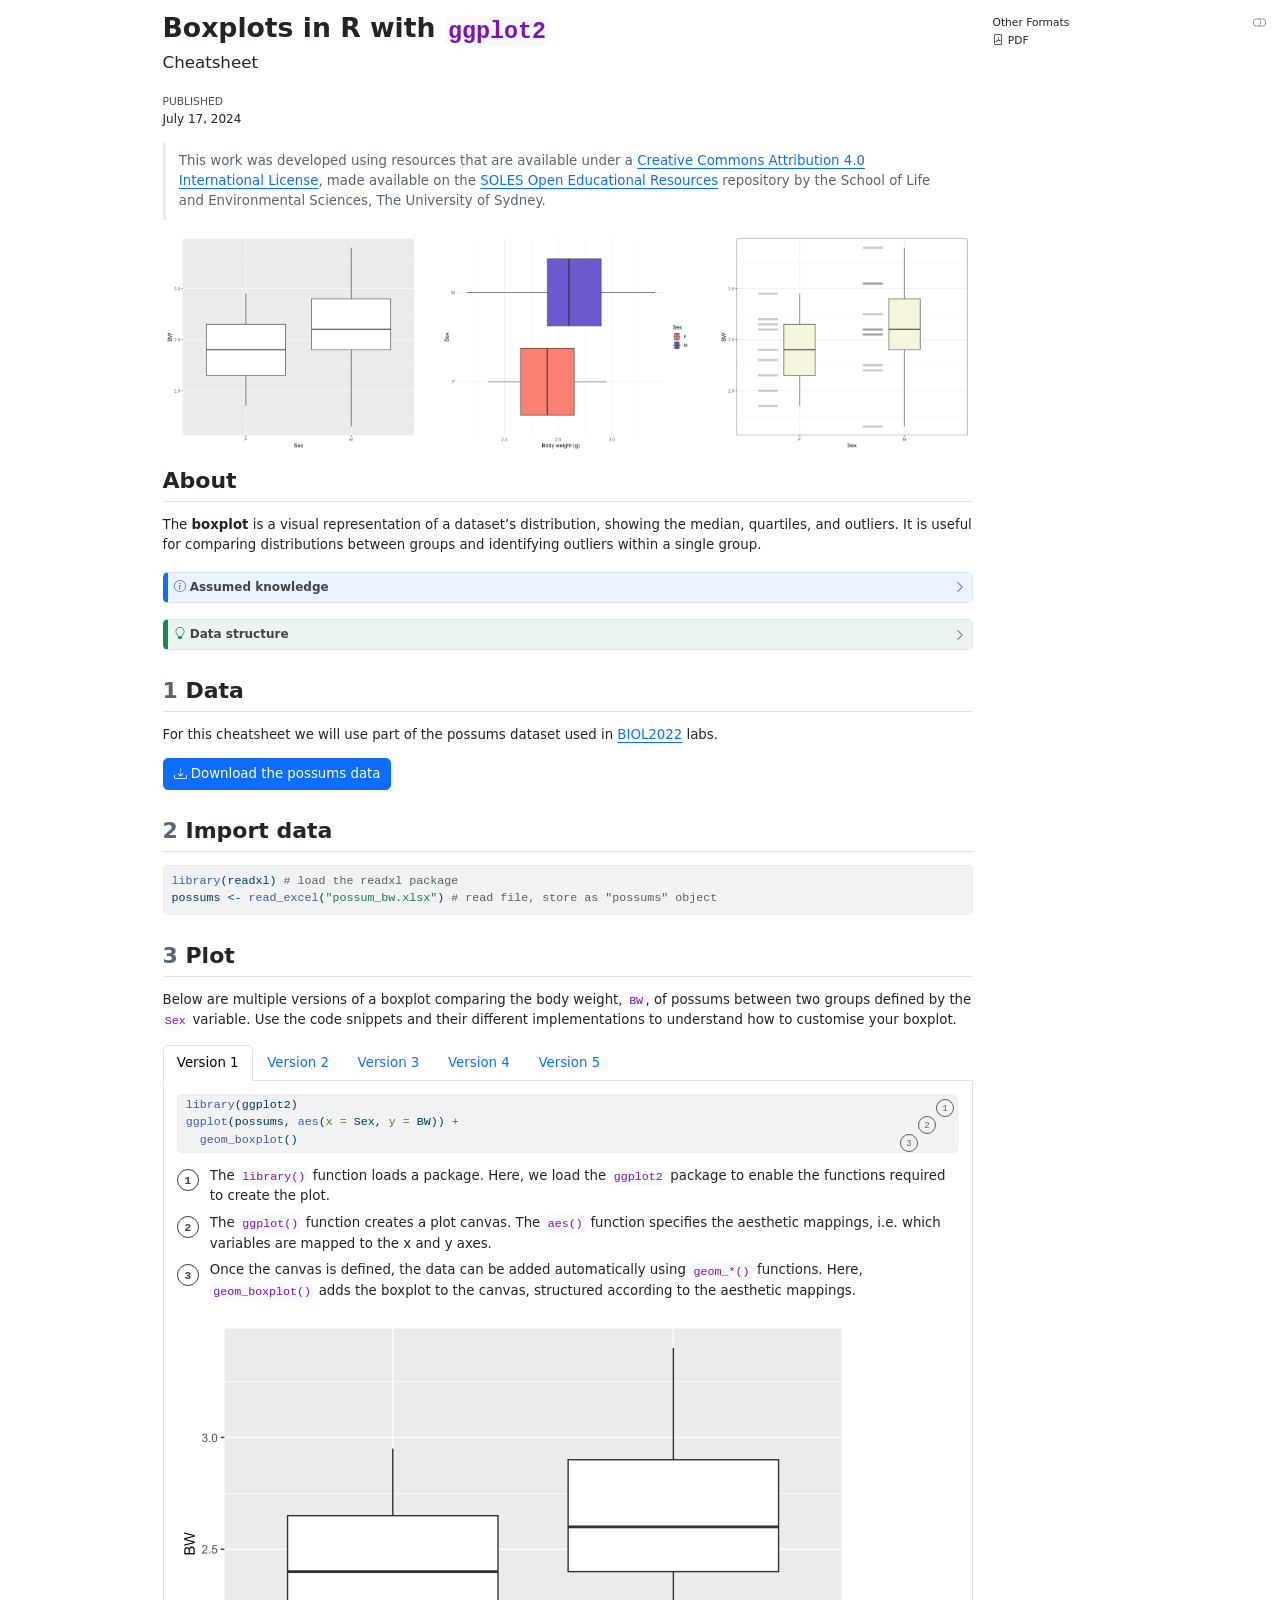
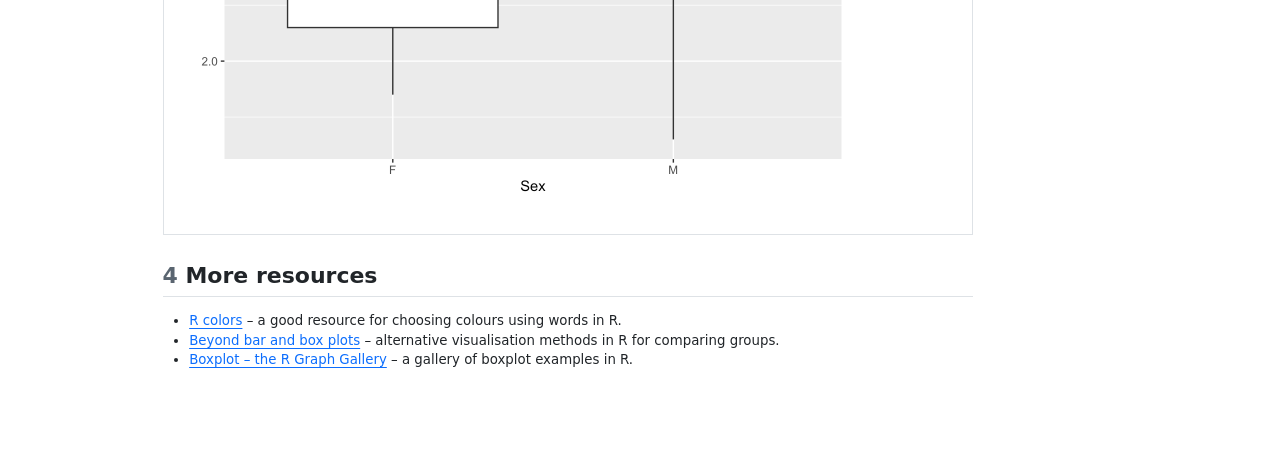
==== commit b30b05bc: "Built site for gh-pages" ====
--- a/boxplot.html
+++ b/boxplot.html
@@ -180,7 +180,7 @@
 <section id="data" class="level2" data-number="1">
 <h2 data-number="1" class="anchored" data-anchor-id="data"><span class="header-section-number">1</span> Data</h2>
 <p>For this cheatsheet we will use part of the possums dataset used in <a href="https://www.sydney.edu.au/units/BIOL2022">BIOL2022</a> labs.</p>
-<p><a href="#dnldts14383" onclick="fetch('[data-uri]').then(res => res.blob()).then(blob => {
+<p><a href="#dnldts35632" onclick="fetch('[data-uri]').then(res => res.blob()).then(blob => {
       const downloadURL = window.URL.createObjectURL(blob);
       const a = document.createElement('a');
       document.body.appendChild(a);
@@ -188,7 +188,7 @@
       a.download = 'possum_bw.xlsx'; a.click();
       window.URL.revokeObjectURL(downloadURL);
       document.body.removeChild(a);
-        });"><button class="btn btn-primary downloadthis  " id="dnldts14383"><i class="bi bi-download"></i> Download the possums data </button></a></p>
+        });"><button class="btn btn-primary downloadthis  " id="dnldts35632"><i class="bi bi-download"></i> Download the possums data </button></a></p>
 </section>
 <section id="import-data" class="level2" data-number="2">
 <h2 data-number="2" class="anchored" data-anchor-id="import-data"><span class="header-section-number">2</span> Import data</h2>
--- a/boxplot_files/libs/quarto-html/tippy.css
+++ b/boxplot_files/libs/quarto-html/tippy.css
@@ -0,0 +1 @@
+.tippy-box[data-animation=fade][data-state=hidden]{opacity:0}[data-tippy-root]{max-width:calc(100vw - 10px)}.tippy-box{position:relative;background-color:#333;color:#fff;border-radius:4px;font-size:14px;line-height:1.4;white-space:normal;outline:0;transition-property:transform,visibility,opacity}.tippy-box[data-placement^=top]>.tippy-arrow{bottom:0}.tippy-box[data-placement^=top]>.tippy-arrow:before{bottom:-7px;left:0;border-width:8px 8px 0;border-top-color:initial;transform-origin:center top}.tippy-box[data-placement^=bottom]>.tippy-arrow{top:0}.tippy-box[data-placement^=bottom]>.tippy-arrow:before{top:-7px;left:0;border-width:0 8px 8px;border-bottom-color:initial;transform-origin:center bottom}.tippy-box[data-placement^=left]>.tippy-arrow{right:0}.tippy-box[data-placement^=left]>.tippy-arrow:before{border-width:8px 0 8px 8px;border-left-color:initial;right:-7px;transform-origin:center left}.tippy-box[data-placement^=right]>.tippy-arrow{left:0}.tippy-box[data-placement^=right]>.tippy-arrow:before{left:-7px;border-width:8px 8px 8px 0;border-right-color:initial;transform-origin:center right}.tippy-box[data-inertia][data-state=visible]{transition-timing-function:cubic-bezier(.54,1.5,.38,1.11)}.tippy-arrow{width:16px;height:16px;color:#333}.tippy-arrow:before{content:"";position:absolute;border-color:transparent;border-style:solid}.tippy-content{position:relative;padding:5px 9px;z-index:1}
--- a/boxplot_files/libs/quarto-html/quarto-syntax-highlighting.css
+++ b/boxplot_files/libs/quarto-html/quarto-syntax-highlighting.css
@@ -0,0 +1,205 @@
+/* quarto syntax highlight colors */
+:root {
+  --quarto-hl-ot-color: #003B4F;
+  --quarto-hl-at-color: #657422;
+  --quarto-hl-ss-color: #20794D;
+  --quarto-hl-an-color: #5E5E5E;
+  --quarto-hl-fu-color: #4758AB;
+  --quarto-hl-st-color: #20794D;
+  --quarto-hl-cf-color: #003B4F;
+  --quarto-hl-op-color: #5E5E5E;
+  --quarto-hl-er-color: #AD0000;
+  --quarto-hl-bn-color: #AD0000;
+  --quarto-hl-al-color: #AD0000;
+  --quarto-hl-va-color: #111111;
+  --quarto-hl-bu-color: inherit;
+  --quarto-hl-ex-color: inherit;
+  --quarto-hl-pp-color: #AD0000;
+  --quarto-hl-in-color: #5E5E5E;
+  --quarto-hl-vs-color: #20794D;
+  --quarto-hl-wa-color: #5E5E5E;
+  --quarto-hl-do-color: #5E5E5E;
+  --quarto-hl-im-color: #00769E;
+  --quarto-hl-ch-color: #20794D;
+  --quarto-hl-dt-color: #AD0000;
+  --quarto-hl-fl-color: #AD0000;
+  --quarto-hl-co-color: #5E5E5E;
+  --quarto-hl-cv-color: #5E5E5E;
+  --quarto-hl-cn-color: #8f5902;
+  --quarto-hl-sc-color: #5E5E5E;
+  --quarto-hl-dv-color: #AD0000;
+  --quarto-hl-kw-color: #003B4F;
+}
+
+/* other quarto variables */
+:root {
+  --quarto-font-monospace: SFMono-Regular, Menlo, Monaco, Consolas, "Liberation Mono", "Courier New", monospace;
+}
+
+pre > code.sourceCode > span {
+  color: #003B4F;
+}
+
+code span {
+  color: #003B4F;
+}
+
+code.sourceCode > span {
+  color: #003B4F;
+}
+
+div.sourceCode,
+div.sourceCode pre.sourceCode {
+  color: #003B4F;
+}
+
+code span.ot {
+  color: #003B4F;
+  font-style: inherit;
+}
+
+code span.at {
+  color: #657422;
+  font-style: inherit;
+}
+
+code span.ss {
+  color: #20794D;
+  font-style: inherit;
+}
+
+code span.an {
+  color: #5E5E5E;
+  font-style: inherit;
+}
+
+code span.fu {
+  color: #4758AB;
+  font-style: inherit;
+}
+
+code span.st {
+  color: #20794D;
+  font-style: inherit;
+}
+
+code span.cf {
+  color: #003B4F;
+  font-weight: bold;
+  font-style: inherit;
+}
+
+code span.op {
+  color: #5E5E5E;
+  font-style: inherit;
+}
+
+code span.er {
+  color: #AD0000;
+  font-style: inherit;
+}
+
+code span.bn {
+  color: #AD0000;
+  font-style: inherit;
+}
+
+code span.al {
+  color: #AD0000;
+  font-style: inherit;
+}
+
+code span.va {
+  color: #111111;
+  font-style: inherit;
+}
+
+code span.bu {
+  font-style: inherit;
+}
+
+code span.ex {
+  font-style: inherit;
+}
+
+code span.pp {
+  color: #AD0000;
+  font-style: inherit;
+}
+
+code span.in {
+  color: #5E5E5E;
+  font-style: inherit;
+}
+
+code span.vs {
+  color: #20794D;
+  font-style: inherit;
+}
+
+code span.wa {
+  color: #5E5E5E;
+  font-style: italic;
+}
+
+code span.do {
+  color: #5E5E5E;
+  font-style: italic;
+}
+
+code span.im {
+  color: #00769E;
+  font-style: inherit;
+}
+
+code span.ch {
+  color: #20794D;
+  font-style: inherit;
+}
+
+code span.dt {
+  color: #AD0000;
+  font-style: inherit;
+}
+
+code span.fl {
+  color: #AD0000;
+  font-style: inherit;
+}
+
+code span.co {
+  color: #5E5E5E;
+  font-style: inherit;
+}
+
+code span.cv {
+  color: #5E5E5E;
+  font-style: italic;
+}
+
+code span.cn {
+  color: #8f5902;
+  font-style: inherit;
+}
+
+code span.sc {
+  color: #5E5E5E;
+  font-style: inherit;
+}
+
+code span.dv {
+  color: #AD0000;
+  font-style: inherit;
+}
+
+code span.kw {
+  color: #003B4F;
+  font-weight: bold;
+  font-style: inherit;
+}
+
+.prevent-inlining {
+  content: "</";
+}
+
+/*# sourceMappingURL=debc5d5d77c3f9108843748ff7464032.css.map */
--- a/boxplot_files/libs/quarto-html/quarto-syntax-highlighting-dark.css
+++ b/boxplot_files/libs/quarto-html/quarto-syntax-highlighting-dark.css
@@ -0,0 +1,189 @@
+/* quarto syntax highlight colors */
+:root {
+  --quarto-hl-al-color: #f07178;
+  --quarto-hl-an-color: #d4d0ab;
+  --quarto-hl-at-color: #00e0e0;
+  --quarto-hl-bn-color: #d4d0ab;
+  --quarto-hl-bu-color: #abe338;
+  --quarto-hl-ch-color: #abe338;
+  --quarto-hl-co-color: #f8f8f2;
+  --quarto-hl-cv-color: #ffd700;
+  --quarto-hl-cn-color: #ffd700;
+  --quarto-hl-cf-color: #ffa07a;
+  --quarto-hl-dt-color: #ffa07a;
+  --quarto-hl-dv-color: #d4d0ab;
+  --quarto-hl-do-color: #f8f8f2;
+  --quarto-hl-er-color: #f07178;
+  --quarto-hl-ex-color: #00e0e0;
+  --quarto-hl-fl-color: #d4d0ab;
+  --quarto-hl-fu-color: #ffa07a;
+  --quarto-hl-im-color: #abe338;
+  --quarto-hl-in-color: #d4d0ab;
+  --quarto-hl-kw-color: #ffa07a;
+  --quarto-hl-op-color: #ffa07a;
+  --quarto-hl-ot-color: #00e0e0;
+  --quarto-hl-pp-color: #dcc6e0;
+  --quarto-hl-re-color: #00e0e0;
+  --quarto-hl-sc-color: #abe338;
+  --quarto-hl-ss-color: #abe338;
+  --quarto-hl-st-color: #abe338;
+  --quarto-hl-va-color: #00e0e0;
+  --quarto-hl-vs-color: #abe338;
+  --quarto-hl-wa-color: #dcc6e0;
+}
+
+/* other quarto variables */
+:root {
+  --quarto-font-monospace: SFMono-Regular, Menlo, Monaco, Consolas, "Liberation Mono", "Courier New", monospace;
+}
+
+code span.al {
+  background-color: #2a0f15;
+  font-weight: bold;
+  color: #f07178;
+}
+
+code span.an {
+  color: #d4d0ab;
+}
+
+code span.at {
+  color: #00e0e0;
+}
+
+code span.bn {
+  color: #d4d0ab;
+}
+
+code span.bu {
+  color: #abe338;
+}
+
+code span.ch {
+  color: #abe338;
+}
+
+code span.co {
+  font-style: italic;
+  color: #f8f8f2;
+}
+
+code span.cv {
+  color: #ffd700;
+}
+
+code span.cn {
+  color: #ffd700;
+}
+
+code span.cf {
+  font-weight: bold;
+  color: #ffa07a;
+}
+
+code span.dt {
+  color: #ffa07a;
+}
+
+code span.dv {
+  color: #d4d0ab;
+}
+
+code span.do {
+  color: #f8f8f2;
+}
+
+code span.er {
+  color: #f07178;
+  text-decoration: underline;
+}
+
+code span.ex {
+  font-weight: bold;
+  color: #00e0e0;
+}
+
+code span.fl {
+  color: #d4d0ab;
+}
+
+code span.fu {
+  color: #ffa07a;
+}
+
+code span.im {
+  color: #abe338;
+}
+
+code span.in {
+  color: #d4d0ab;
+}
+
+code span.kw {
+  font-weight: bold;
+  color: #ffa07a;
+}
+
+pre > code.sourceCode > span {
+  color: #f8f8f2;
+}
+
+code span {
+  color: #f8f8f2;
+}
+
+code.sourceCode > span {
+  color: #f8f8f2;
+}
+
+div.sourceCode,
+div.sourceCode pre.sourceCode {
+  color: #f8f8f2;
+}
+
+code span.op {
+  color: #ffa07a;
+}
+
+code span.ot {
+  color: #00e0e0;
+}
+
+code span.pp {
+  color: #dcc6e0;
+}
+
+code span.re {
+  background-color: #f8f8f2;
+  color: #00e0e0;
+}
+
+code span.sc {
+  color: #abe338;
+}
+
+code span.ss {
+  color: #abe338;
+}
+
+code span.st {
+  color: #abe338;
+}
+
+code span.va {
+  color: #00e0e0;
+}
+
+code span.vs {
+  color: #abe338;
+}
+
+code span.wa {
+  color: #dcc6e0;
+}
+
+.prevent-inlining {
+  content: "</";
+}
+
+/*# sourceMappingURL=935a306eefa94366c21e1a970dddb765.css.map */
--- a/boxplot_files/libs/quarto-contrib/downloadthis-1.9.1/downloadthis.css
+++ b/boxplot_files/libs/quarto-contrib/downloadthis-1.9.1/downloadthis.css
@@ -0,0 +1,13 @@
+.downloadthis:focus,
+  .downloadthis:active  {
+     box-shadow: none !important;
+  }
+  
+  .downloadthis:hover {
+     transition: 0.2s;
+     filter: brightness(0.90);
+  }
+  
+  .downloadthis:active {
+     filter: brightness(0.80);
+}
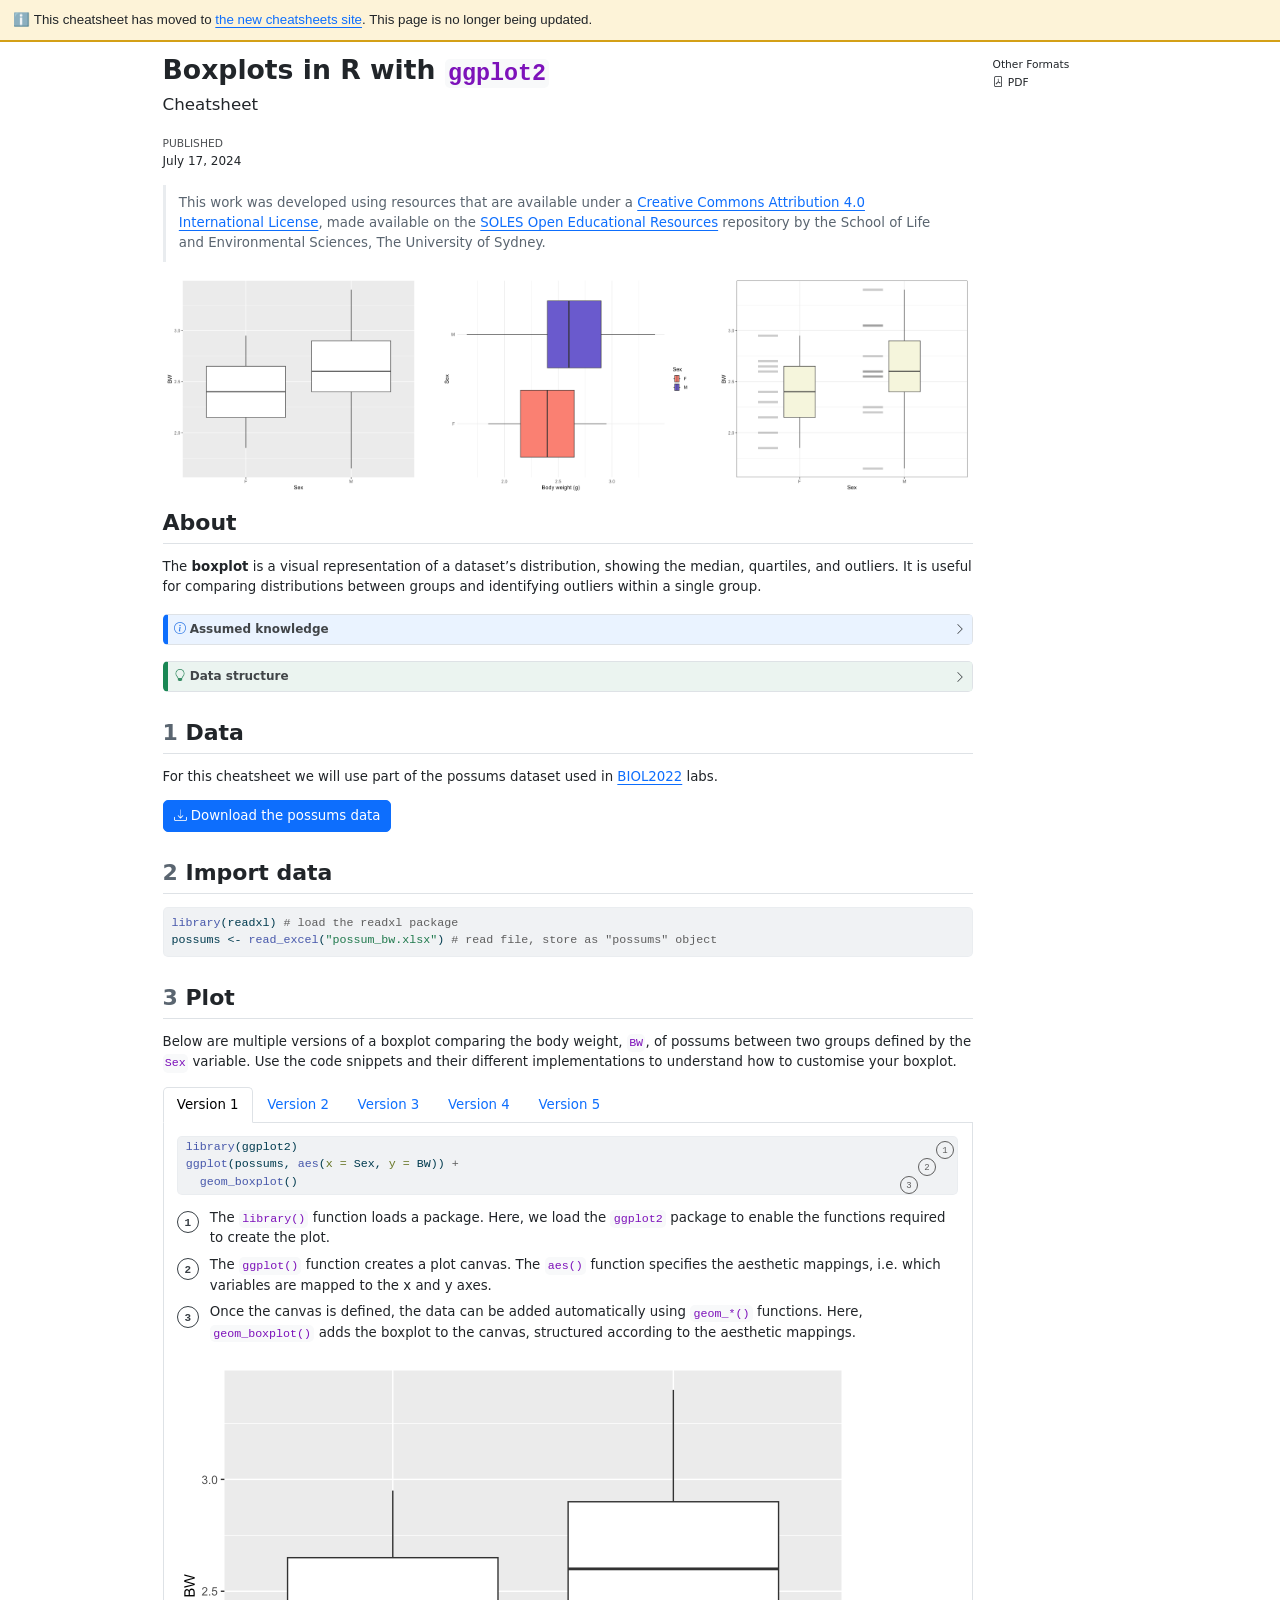
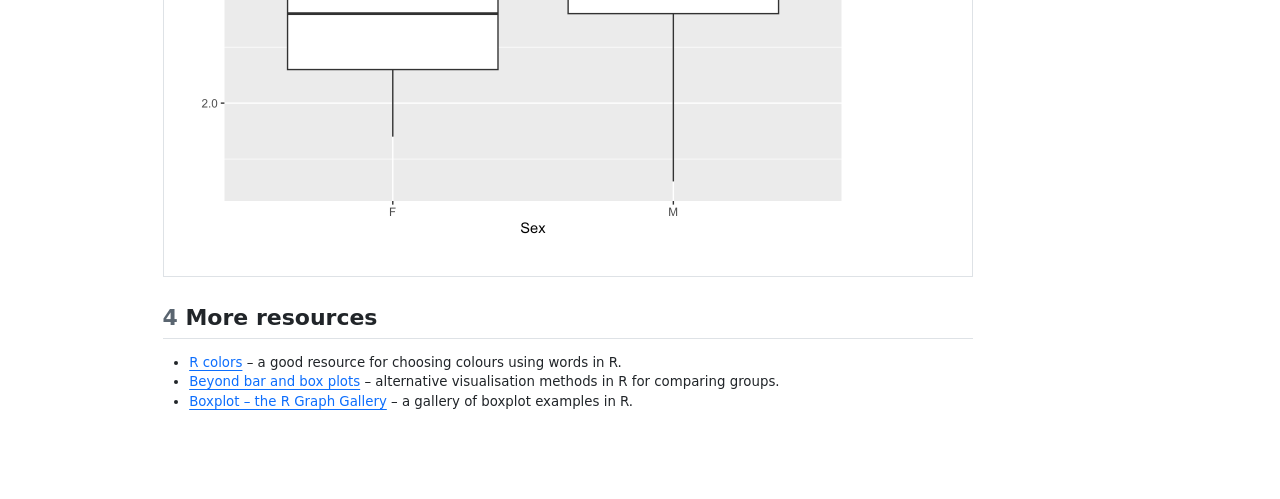
==== commit a1c47b36: "docs: add moved banner pointing to cheatsheets monorepo" ====
--- a/boxplot.html
+++ b/boxplot.html
@@ -76,6 +76,12 @@
 </head>
 
 <body>
+<div id="moved-banner" style="position:sticky;top:0;z-index:9999;background:#fdf3d8;border-bottom:2px solid #d4a017;padding:.75rem 1rem;font-family:sans-serif">
+  ℹ️ This cheatsheet has moved to
+  <a href="https://usyd-soles-edu.github.io/cheatsheets/r/boxplot/">the new cheatsheets site</a>.
+  This page is no longer being updated.
+</div>
+
 
 <div id="quarto-content" class="page-columns page-rows-contents page-layout-article">
 <div id="quarto-margin-sidebar" class="sidebar margin-sidebar">
